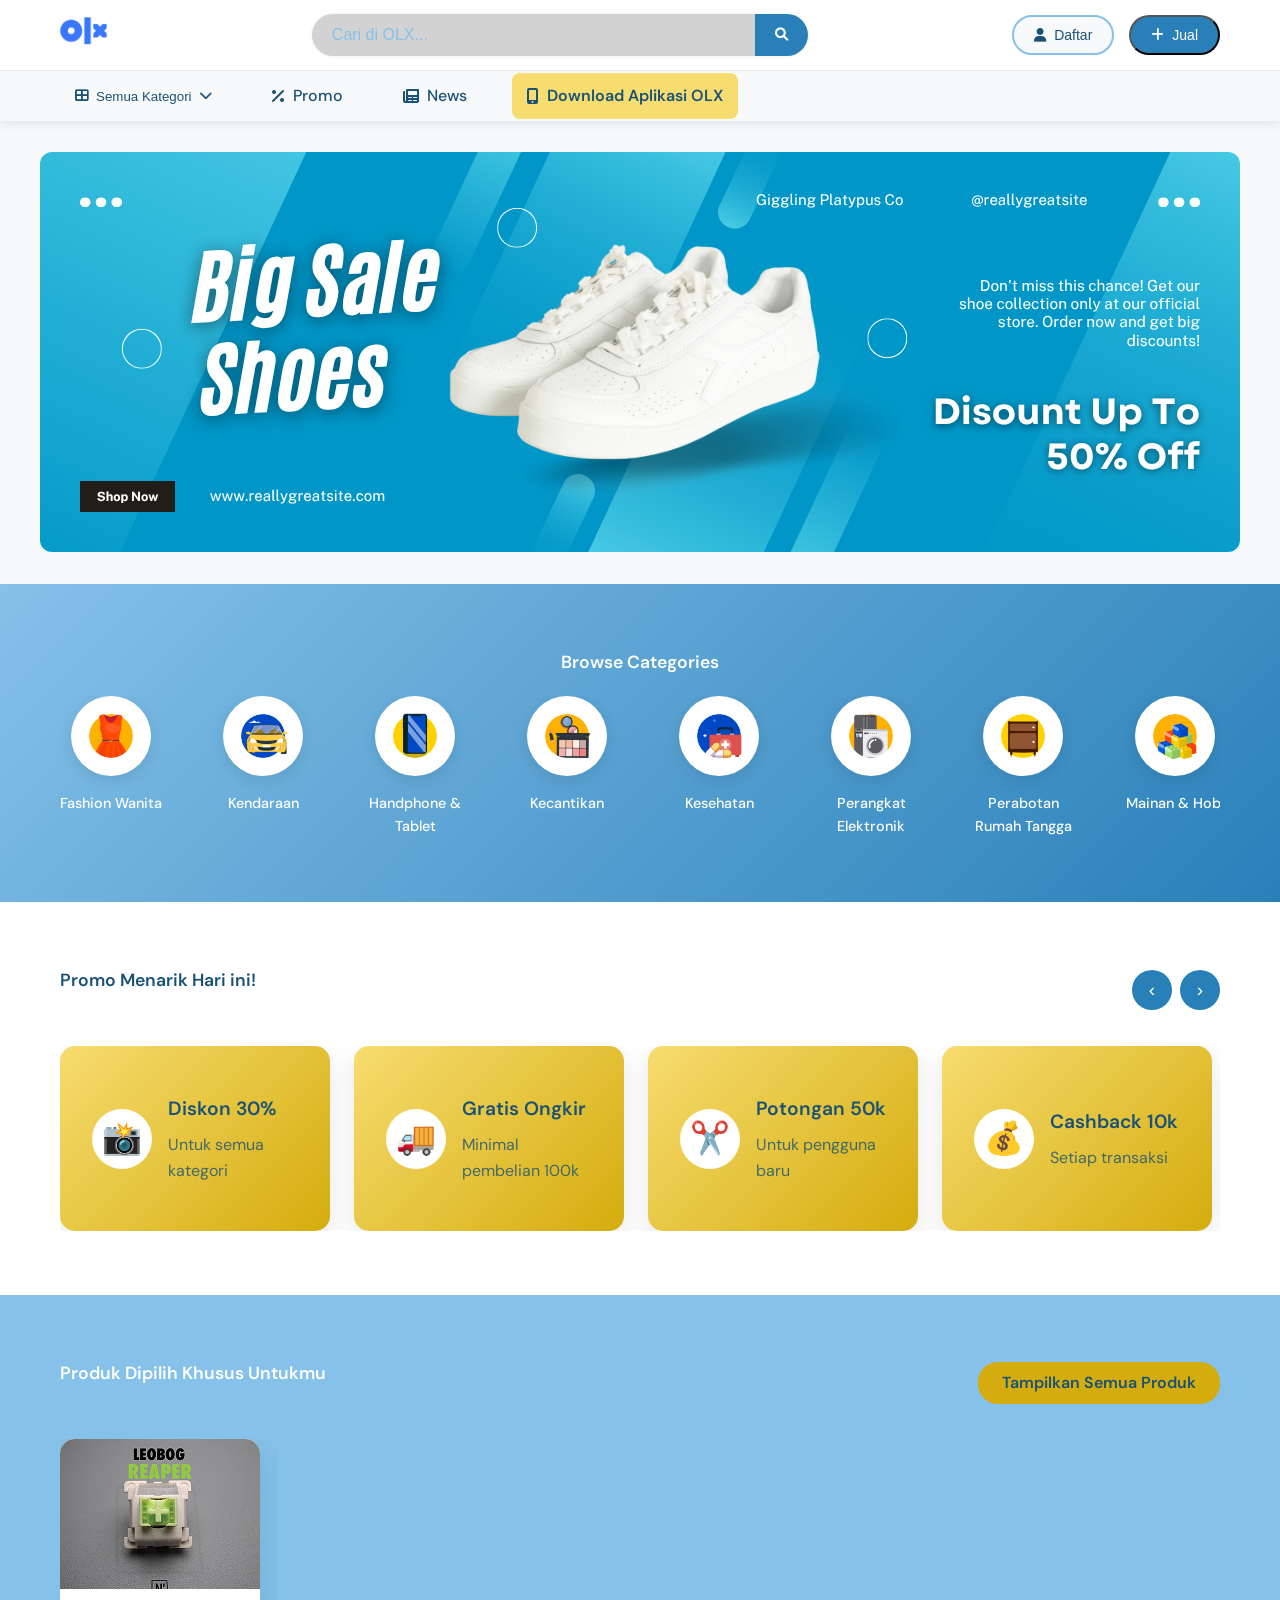
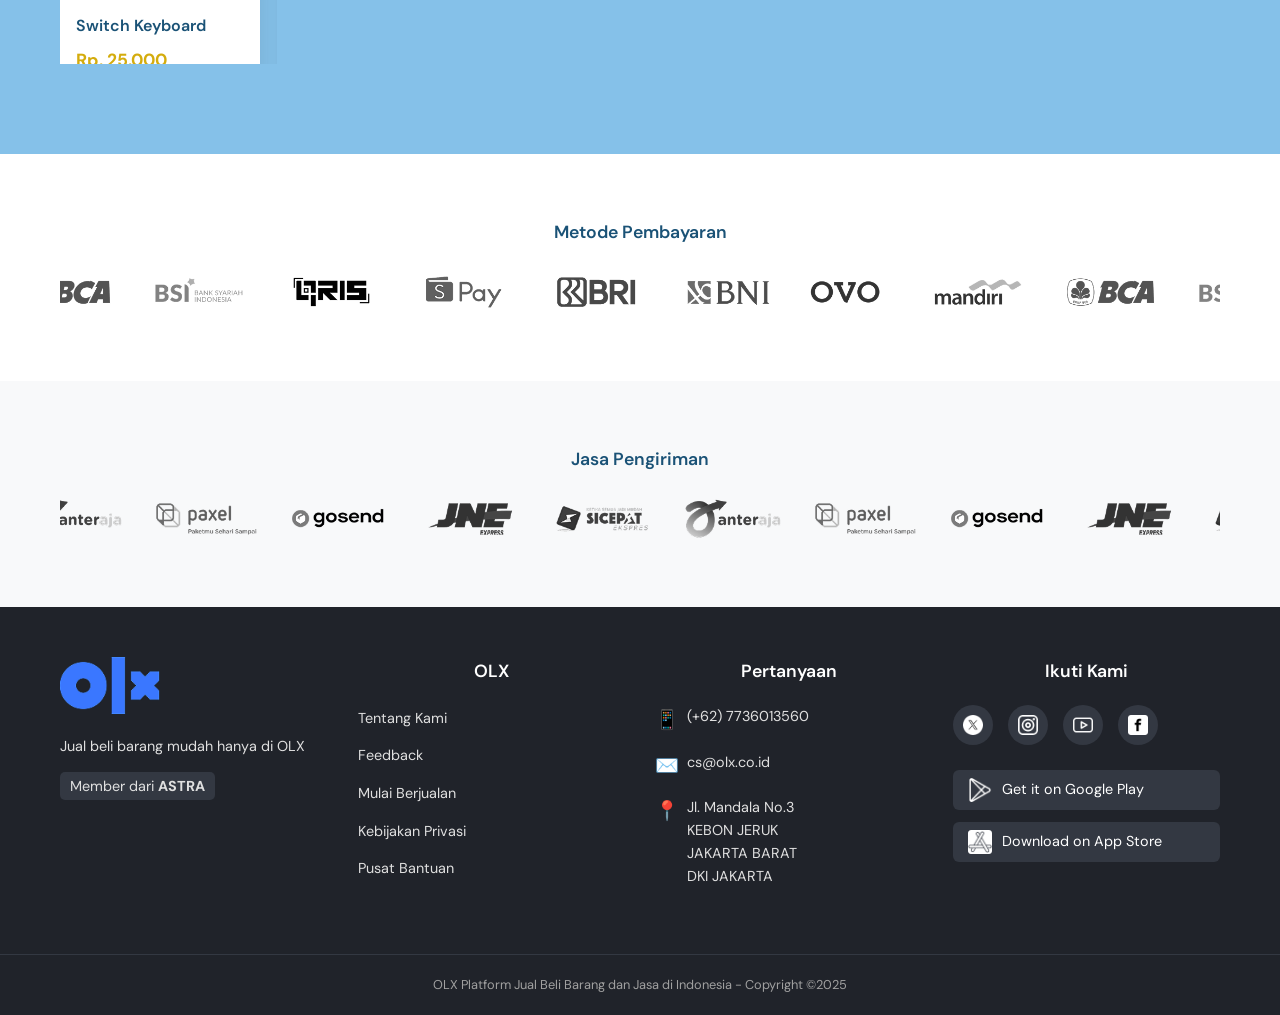
==== index.html @ c4937755 "Deploy from src" ====
<!DOCTYPE html>
<html lang="en">
<head>
    <meta charset="UTF-8">
    <meta name="viewport" content="width=device-width, initial-scale=1.0">
    <title>OLX Marketplace</title>
    <link rel="icon" href="../images/olx-logo.png" type="image/png">
    <link href="https://fonts.googleapis.com/css2?family=DM+Sans:wght@400;500;600;700&display=swap" rel="stylesheet">
    <link rel="stylesheet" href="https://cdnjs.cloudflare.com/ajax/libs/font-awesome/6.0.0/css/all.min.css">
    <link rel="stylesheet" href="navbar.css">
    <link rel="stylesheet" href="index.css">
    <link rel="stylesheet" href="footer.css">
</head>
<body>

    <div id="navbar-placeholder"></div>
    <main class="main-content">
        <section class="hero-section">
            <div class="hero-carousel">
                <div class="hero-slide active"><img src="../images/banner1.png" alt="Promotional Banner 1"></div>
                <div class="hero-slide"><img src="../images/banner2.png" alt="Promotional Banner 2"></div>
                <div class="hero-slide"><img src="../images/banner3.png" alt="Promotional Banner 3"></div>
            </div>
        </section>

        <section class="categories-section">
            <div class="container">
                <h2 class="section-title categories-section__title">Browse Categories</h2>
                <div class="categories-carousel">
                    <div class="categories-grid">
                        <div class="category-item"><div class="category-icon"><img src="../images/fashion.png" alt="Fashion"></div><span class="category-name">Fashion Wanita</span></div>
                        <div class="category-item"><div class="category-icon"><img src="../images/vehicles.png" alt="Vehicles"></div><span class="category-name">Kendaraan</span></div>
                        <div class="category-item"><div class="category-icon"><img src="../images/electronics.png" alt="Electronics"></div><span class="category-name">Handphone & Tablet</span></div>
                        <div class="category-item"><div class="category-icon"><img src="../images/beauty.png" alt="Beauty"></div><span class="category-name">Kecantikan</span></div>
                        <div class="category-item"><div class="category-icon"><img src="../images/health.png" alt="Health"></div><span class="category-name">Kesehatan</span></div>
                        <div class="category-item"><div class="category-icon"><img src="../images/electronics2.png" alt="Electronics"></div><span class="category-name">Perangkat Elektronik</span></div>
                        <div class="category-item"><div class="category-icon"><img src="../images/home.png" alt="Home"></div><span class="category-name">Perabotan Rumah Tangga</span></div>
                        <div class="category-item"><div class="category-icon"><img src="../images/hobbies.png" alt="Hobbies"></div><span class="category-name">Mainan & Hobi</span></div>
                        <div class="category-item"><div class="category-icon"><img src="../images/property.png" alt="Property"></div><span class="category-name">Properti</span></div>
                    </div>
                </div>
            </div>
        </section>

        <section class="promo-section">
            <div class="container">
                <div class="section-header">
                    <h2 class="section-title promo-section__title" color = "blue">Promo Menarik Hari ini!</h2>
                    <div class="carousel-controls">
                        <button class="carousel-btn prev-btn" aria-label="Previous Promo">‹</button>
                        <button class="carousel-btn next-btn" aria-label="Next Promo">›</button>
                    </div>
                </div>
                <div class="promo-carousel">
                    <div class="promo-track">
                        <div class="promo-card"><div class="promo-icon">📸</div><div class="promo-content"><h3>Diskon 30%</h3><p>Untuk semua kategori</p></div></div>
                        <div class="promo-card"><div class="promo-icon">🚚</div><div class="promo-content"><h3>Gratis Ongkir</h3><p>Minimal pembelian 100k</p></div></div>
                        <div class="promo-card"><div class="promo-icon">✂️</div><div class="promo-content"><h3>Potongan 50k</h3><p>Untuk pengguna baru</p></div></div>
                        <div class="promo-card"><div class="promo-icon">💰</div><div class="promo-content"><h3>Cashback 10k</h3><p>Setiap transaksi</p></div></div>
                        <div class="promo-card"><div class="promo-icon">🎁</div><div class="promo-content"><h3>Bonus Poin</h3><p>Setiap checkout</p></div></div>
                        <div class="promo-card"><div class="promo-icon">⚡️</div><div class="promo-content"><h3>Flash Sale</h3><p>Diskon hingga 70%</p></div></div>
                        <div class="promo-card"><div class="promo-icon">🎉</div><div class="promo-content"><h3>Giveaway Spesial</h3><p>Menangkan hadiah menarik</p></div></div>
                    </div>
                </div>
            </div>
        </section>

        <section class="products-section">
            <div class="container">
                <div class="section-header">
                    <h2 class="section-title products-section__title">Produk Dipilih Khusus Untukmu</h2>
                    <a href="#" class="view-all-btn">Tampilkan Semua Produk</a>
                </div>
                <div class="products-carousel" id="productsCarousel"> 
                    <div class="products-track">
                        <div class="product-card"><img src="../images/product6.png" alt="Product 1"><div class="product-info"><h4>Switch Keyboard</h4><p class="price">Rp. 25.000</p></div></div>
                        <div class="product-card"><img src="../images/product2.png" alt="Product 2"><div class="product-info"><h4>Sepatu ONMAG</h4><p class="price">Rp. 199.000</p></div></div>
                        <div class="product-card"><img src="../images/product3.png" alt="Product 3"><div class="product-info"><h4>Batik Pria</h4><p class="price">Rp. 225.000</p></div></div>
                        <div class="product-card"><img src="../images/product4.png" alt="Product 4"><div class="product-info"><h4>Box Set</h4><p class="price">Rp. 125.000</p></div></div>
                        <div class="product-card"><img src="../images/product5.png" alt="Product 5"><div class="product-info"><h4>Sepatu Biru</h4><p class="price">Rp. 55.000</p></div></div>
                        <div class="product-card"><img src="../images/product1.png" alt="Product 6"><div class="product-info"><h4>Buku Set</h4><p class="price">Rp. 35.000</p></div></div>
                    </div>
                </div>
            </div>
        </section>

        <section class="payment-section">
            <div class="container">
                <h2 class="section-title payment-section__title">Metode Pembayaran</h2>
                <div class="payment-carousel"><div class="payment-track"><img src="../images/bca.png" alt="BCA"><img src="../images/bsi.png" alt="BSI"><img src="../images/qris.png" alt="QRIS"><img src="../images/spay.png" alt="ShopeePay"><img src="../images/bri.png" alt="BRI"><img src="../images/bni.png" alt="BNI"><img src="../images/ovo.png" alt="OVO"><img src="../images/mandiri.png" alt="Mandiri"></div></div>
            </div>
        </section>

        <section class="delivery-section">
            <div class="container">
                <h2 class="section-title delivery-section__title">Jasa Pengiriman</h2>
                <div class="delivery-carousel"><div class="delivery-track"><img src="../images/anteraja.png" alt="Anteraja"><img src="../images/paxel.png" alt="Paxel"><img src="../images/gosend.png" alt="GoSend"><img src="../images/jne.png" alt="JNE"><img src="../images/sicepat.png" alt="SiCepat"></div></div>
            </div>
        </section>
    </main>

    <div id="footer-placeholder"></div>

    <script src="navbar.js"></script>
    <script src="footer.js"></script>
    <script src="index.js"></script>
</body>
</html>
---- navbar.css ----
/* Reset and Base Styles */
* {
    margin: 0;
    padding: 0;
    box-sizing: border-box;
}
a {
  text-decoration: none;
  color: inherit; /* Optional: keeps the link text same color as the list item */
}

body {
    font-family: 'DM Sans', sans-serif;
    line-height: 1.6;
    color: #333;
    padding-top: 120px;
}

/* Color Variables */
:root {
    --primary-dark: #1A5276;
    --primary-blue: #2980B9;
    --primary-light: #85C1E9;
    --accent-yellow: #F7DC6F;
    --accent-gold: #D4AC0D;
    --white: #ffffff;
    --gray-light: #f8f9fa;
    --gray-medium: #6c757d;
    --shadow: 0 2px 10px rgba(0, 0, 0, 0.1);
    --shadow-hover: 0 4px 20px rgba(0, 0, 0, 0.15);
}

/* Navbar Main Container */
.navbar {
    background: var(--white);
    box-shadow: var(--shadow);
    position: fixed;
    top: 0;
    left: 0;
    right: 0;
    z-index: 1000;
    transition: all 0.3s ease;
}

.navbar-container {
    max-width: 1200px;
    margin: 0 auto;
    padding: 0 20px;
    display: flex;
    align-items: center;
    justify-content: space-between;
    height: 70px;
}

/* Logo */
.navbar-logo .logo-img {
    height: 40px;
    transition: transform 0.3s ease;
}
.navbar-logo .logo-img:hover {
    transform: scale(1.05);
}

/* Search Section */
.navbar-search {
    flex: 1;
    max-width: 500px;
    margin: 0 30px;
}

.search-container {
    position: relative;
    display: flex;
    align-items: center; /* This vertically centers the items */
    background: var(--gray-light);
    border-radius: 25px;
    overflow: hidden;
    transition: all 0.3s ease;
    border: 2px solid transparent;
}

/* Restored for better user experience on focus */
.search-container:focus-within {
    border-color: var(--primary-blue);
    box-shadow: 0 0 0 3px rgba(41, 128, 185, 0.1);
}

.search-input {
    flex: 1;
    /* FIX: Changed padding from 11px to 12px */
    padding: 12px 20px;
    border: none;
    background: #d2d2d2; /* User's custom background color */
    font-size: 16px;
    outline: none;
    color:var(--primary-blue); /* Adjusted text color for better contrast on dark input */
}
/* Added placeholder styling for readability */
.search-input::placeholder {
    color: var(--primary-light);
    opacity: 1;
}

.search-btn {
    /* FIX: Changed padding from 13px to 12px */
    padding: 14.5px 20px;
    background: var(--primary-blue);
    border: none;
    color: var(--white);
    cursor: pointer;
    transition: background 0.3s ease;
    display: flex; /* Ensures icon inside is centered */
    align-items: center;
    justify-content: center;
}

.search-btn:hover {
    background: var(--primary-dark);
}

/* Auth Buttons */
.navbar-auth {
    display: flex;
    gap: 15px;
}
.btn {
    padding: 10px 20px;
    border-radius: 25px;
    font-weight: 500;
    font-size: 14px;
    cursor: pointer;
    transition: all 0.3s ease;
    display: flex;
    align-items: center;
    gap: 8px;
    text-decoration: none;
}
.btn-register {
    background: var(--gray-light);
    color: var(--primary-dark);
    border: 2px solid var(--primary-light);
}
.btn-register:hover {
    background: var(--primary-light);
    color: var(--white);
    transform: translateY(-2px);
    box-shadow: var(--shadow-hover);
}
.btn-sell {
    background: var(--primary-blue);
    color: var(--white);
}
.btn-sell:hover {
    background: var(--primary-dark);
    transform: translateY(-2px);
    box-shadow: var(--shadow-hover);
}

/* Secondary Navigation */
.navbar-secondary {
    background: var(--gray-light);
    border-top: 1px solid #e9ecef;
}
.navbar-secondary .navbar-container {
    height: 50px;
}
.secondary-nav {
    display: flex;
    align-items: center;
    gap: 30px;
    height: 100%;
}

/* Dropdown Base */
.dropdown {
    position: relative;
}
.dropdown-toggle {
    background: none;
    border: none;
    padding: 10px 15px;
    cursor: pointer;
    display: flex;
    align-items: center;
    gap: 8px;
    font-weight: 500;
    color: var(--primary-dark);
    border-radius: 8px;
    transition: all 0.3s ease;
}
.dropdown-toggle:hover, .dropdown.active .dropdown-toggle {
    background: var(--primary-light);
    color: var(--white);
}
.dropdown-toggle .fa-chevron-down {
    transition: transform 0.3s ease;
}
.dropdown.active .dropdown-toggle .fa-chevron-down {
    transform: rotate(180deg);
}

/* Mega Menu Dropdown */
.dropdown-menu {
    position: absolute;
    top: calc(100% + 10px);
    left: 0;
    background: var(--white);
    border-radius: 12px;
    box-shadow: var(--shadow-hover);
    opacity: 0;
    visibility: hidden;
    transform: translateY(-10px);
    transition: opacity 0.3s ease, visibility 0.3s ease, transform 0.3s ease;
    z-index: 1000;
    width: 850px; /* Adjust width as needed */
    padding: 0;
    overflow: hidden;
}

.dropdown.active .dropdown-menu {
    opacity: 1;
    visibility: visible;
    transform: translateY(0);
}

.mega-menu-container {
    display: flex;
    min-height: 400px; /* Adjust height as needed */
}

.main-categories {
    width: 250px;
    background: var(--gray-light);
    padding: 10px 0;
    border-right: 1px solid #e9ecef;
}

.main-category-item {
    display: flex;
    align-items: center;
    padding: 15px 20px;
    cursor: pointer;
    gap: 12px;
    font-weight: 500;
    color: var(--primary-dark);
    transition: all 0.3s ease;
    border-left: 3px solid transparent;
}

.main-category-item:hover, .main-category-item.active {
    background: var(--white);
    color: var(--primary-blue);
    border-left-color: var(--primary-blue);
}

.main-category-item .fa-chevron-right {
    margin-left: auto;
    transition: opacity 0.3s ease;
    opacity: 0;
}

.main-category-item:hover .fa-chevron-right, .main-category-item.active .fa-chevron-right {
    opacity: 1;
}

.subcategories-panel {
    flex: 1;
    padding: 25px 30px;
}

.subcategory-content {
    display: none; /* Hidden by default */
    animation: fadeInUp 0.4s ease;
}

.subcategory-content.active {
    display: block; /* Shown by JS */
}

.subcategory-group {
    margin-bottom: 20px;
}
.subcategory-group:last-child {
    margin-bottom: 0;
}
.subcategory-group h4 {
    color: var(--primary-dark);
    font-size: 16px;
    font-weight: 600;
    margin-bottom: 12px;
    padding-bottom: 8px;
    border-bottom: 1px solid #eee;
}
.subcategory-group ul {
    list-style: none;
    padding-left: 0;
}
.subcategory-group li {
    padding: 8px 0;
    color: var(--gray-medium);
    font-size: 14px;
    cursor: pointer;
    transition: all 0.3s ease;
}
.subcategory-group li:hover {
    color: var(--primary-blue);
    padding-left: 10px;
}

/* Other Nav Items */
.nav-item {
    display: flex;
    align-items: center;
    gap: 8px;
    padding: 10px 15px;
    cursor: pointer;
    border-radius: 8px;
    transition: all 0.3s ease;
    font-weight: 500;
    color: var(--primary-dark);
    text-decoration: none;
}
.nav-item:hover {
    background: var(--primary-light);
    color: var(--white);
    transform: translateY(-2px);
}
.download-app {
    background: var(--accent-yellow);
    color: var(--primary-dark);
    font-weight: 600;
}
.download-app:hover {
    background: var(--accent-gold);
    color: var(--white);
}

/* Mobile Menu & Responsive */
.mobile-menu-toggle {
    display: none;
    flex-direction: column;
    cursor: pointer;
    padding: 5px;
    background: transparent;
    border: none;
}
.mobile-menu-toggle span {
    width: 25px;
    height: 3px;
    background: var(--primary-dark);
    margin: 3px 0;
    transition: all 0.3s ease;
    border-radius: 2px;
}
.mobile-menu {
    display: none; /* Handled by JS */
}

/* Responsive Breakpoints */
@media (max-width: 992px) {
    .navbar-search {
        display: none; /* Hide search for simplicity, can be moved to mobile menu */
    }
    .dropdown-menu {
        width: 700px;
    }
    .main-categories {
        width: 200px;
    }
}

@media (max-width: 768px) {
    body {
        padding-top: 70px; /* Adjust for fixed navbar height */
    }
    .navbar-auth, .navbar-secondary {
        display: none;
    }
    .navbar-container {
        height: 70px;
    }
    .mobile-menu-toggle {
        display: flex;
    }
    
    .mobile-menu {
        position: fixed;
        top: 70px;
        left: 0;
        right: 0;
        bottom: 0;
        background: var(--white);
        transform: translateX(-100%);
        transition: transform 0.3s ease-in-out;
        z-index: 999;
        overflow-y: auto;
        display: block; /* Make it visible for transform */
    }
    .mobile-menu.active {
        transform: translateX(0);
    }
    .mobile-menu-content {
        padding: 20px;
    }
    .mobile-search {
        margin-bottom: 20px;
    }
    .mobile-nav-items {
        border-top: 1px solid #eee;
        padding-top: 10px;
    }
    .mobile-nav-item {
        display: flex;
        align-items: center;
        gap: 15px;
        padding: 15px;
        text-decoration: none;
        color: var(--primary-dark);
        border-radius: 8px;
        font-weight: 500;
        justify-content: space-between;
    }
     .mobile-nav-item .fa-chevron-down {
        transition: transform 0.3s ease;
    }
    .mobile-nav-item.active .fa-chevron-down {
        transform: rotate(180deg);
    }
    .mobile-submenu {
        padding-left: 20px;
        max-height: 0;
        overflow: hidden;
        transition: max-height 0.4s ease, padding 0.4s ease;
    }
    .mobile-submenu.active {
       max-height: 1000px; /* Large value to allow content to expand */
       padding: 10px 0 10px 20px;
    }
     .mobile-submenu .main-category-item {
        padding: 12px 15px;
    }
    .mobile-auth {
        display: flex;
        flex-direction: column;
        gap: 10px;
        border-top: 1px solid #eee;
        padding-top: 20px;
        margin-top: 20px;
    }
    .mobile-auth .btn {
        justify-content: center;
    }
}

/* Animations */
@keyframes fadeInUp {
    from {
        opacity: 0;
        transform: translateY(10px);
    }
    to {
        opacity: 1;
        transform: translateY(0);
    }
}
---- index.css ----
/* landing_page.css */

:root {
    --primary-deep-blue: #1A5276;
    --primary-medium-blue: #2980B9;
    --primary-light-blue: #85C1E9;
    --accent-gold: #D4AC0D;
    --accent-yellow: #F7DC6F;
    --neutral-light-grey: #f8f9fa;
    --neutral-white: #ffffff;
    --section-padding: 4rem 0;
}

/* --- Base Styles --- */
* { margin: 0; padding: 0; box-sizing: border-box; }
body { font-family: 'DM Sans', sans-serif; line-height: 1.6; color: var(--primary-deep-blue); background-color: var(--neutral-light-grey); }
.container { max-width: 1200px; margin: 0 auto; padding: 0 20px; }

.section-title {
    font-size: 2rem;
    font-weight: 700;
    margin-bottom: 2.5rem;
    text-align: center;
}

/* ====================================================================
    ✨ FINAL FIX: Forcing title colors with !important. 
    This overrides any other conflicting stylesheets.
====================================================================
*/
.promo-section__title,
.payment-section__title,
.delivery-section__title {
    color: var(--primary-deep-blue) !important; /* FORCE DARK BLUE */
}

.categories-section__title,
.products-section__title {
    color: var(--neutral-white) !important; /* FORCE WHITE */
}

/* Additional alignment for specific titles */
.products-section__title,
.promo-section__title {
    text-align: left;
    margin-bottom: 0;
}


/* --- Section Spacing --- */
.hero-section, .categories-section, .promo-section, 
.products-section, .payment-section, .delivery-section {
    padding: var(--section-padding);
}
.hero-section { padding-top: 2rem; padding-bottom: 2rem; }

/* --- Hero Carousel Section --- */
.hero-carousel { position: relative; width: 100%; max-width: 1200px; margin: 0 auto; aspect-ratio: 1200 / 400; border-radius: 12px; overflow: hidden; }
.hero-slide { position: absolute; top: 0; left: 0; width: 100%; height: 100%; opacity: 0; transition: opacity 1s ease-in-out; }
.hero-slide.active { opacity: 1; }
.hero-slide img { width: 100%; height: 100%; object-fit: cover; }

/* --- Categories Section --- */
.categories-section { background: linear-gradient(135deg, var(--primary-light-blue) 0%, var(--primary-medium-blue) 100%); }
.categories-carousel { overflow: hidden; }
.categories-grid { display: flex; gap: 2rem; padding: 0 20px; }
.category-item { display: flex; flex-direction: column; align-items: center; text-align: center; transition: transform 0.3s ease; min-width: 120px; }
.category-item:hover { transform: translateY(-5px); }
.category-icon { width: 80px; height: 80px; background: var(--neutral-white); border-radius: 50%; display: flex; align-items: center; justify-content: center; margin-bottom: 1rem; box-shadow: 0 4px 15px rgba(0, 0, 0, 0.1); }
.category-icon img { width: 50px; height: 50px; object-fit: contain; }
.category-name { color: var(--neutral-white); font-weight: 500; font-size: 0.9rem; }

/* --- Promo Section --- */
.promo-section { background: var(--neutral-white); }
.section-header { display: flex; justify-content: space-between; align-items: center; margin-bottom: 2rem; }
.carousel-controls { display: flex; gap: 0.5rem; }
.carousel-btn { width: 40px; height: 40px; border: none; background: var(--primary-medium-blue); color: var(--neutral-white); border-radius: 50%; cursor: pointer; font-size: 1.2rem; transition: background 0.3s ease; }
.carousel-btn:hover { background: var(--primary-deep-blue); }
.promo-carousel { overflow: hidden; }
.promo-track { display: flex; gap: 1.5rem; transition: transform 0.5s ease; }
.promo-card { min-width: 270px; background: linear-gradient(135deg, var(--accent-yellow) 0%, var(--accent-gold) 100%); padding: 2rem; border-radius: 15px; display: flex; align-items: center; gap: 1rem; box-shadow: 0 8px 25px rgba(0, 0, 0, 0.1); }
.promo-icon { font-size: 2rem; width: 60px; height: 60px; background: var(--neutral-white); border-radius: 50%; display: flex; align-items: center; justify-content: center; flex-shrink: 0; }
.promo-content h3 { color: var(--primary-deep-blue); font-size: 1.2rem; font-weight: 600; margin-bottom: 0.5rem; }
.promo-content p { color: var(--primary-deep-blue); opacity: 0.8; }

/* --- Products Section --- */
.products-section { background: var(--primary-light-blue); }
.products-section .section-header { margin-bottom: 2rem; }
.view-all-btn { background-color: var(--accent-gold); color: var(--primary-deep-blue); padding: 0.5rem 1.5rem; border-radius: 20px; text-decoration: none; font-weight: 600; transition: all 0.3s ease; white-space: nowrap; }
.view-all-btn:hover { background-color: var(--primary-deep-blue); color: var(--neutral-white); }
.products-carousel { overflow: hidden; cursor: grab; user-select: none; }
.products-carousel:active { cursor: grabbing; }
.products-track { display: flex; gap: 1.5rem; will-change: transform; }
.product-card { min-width: 200px; background: var(--neutral-white); border-radius: 15px; overflow: hidden; box-shadow: 0 8px 25px rgba(0, 0, 0, 0.1); transition: transform 0.3s ease; }
.product-card:hover { transform: translateY(-5px); }
.product-card img { width: 100%; height: 150px; object-fit: cover; }
.product-info { padding: 1rem; }
.product-info h4 { color: var(--primary-deep-blue); font-size: 1rem; font-weight: 600; margin-bottom: 0.5rem; }
.price { color: var(--accent-gold); font-weight: 700; font-size: 1.1rem; }

/* --- Payment & Delivery Sections --- */
.payment-section { background: var(--neutral-white); }
.delivery-section { background: var(--neutral-light-grey); }
.payment-carousel, .delivery-carousel { overflow: hidden; }
.payment-track, .delivery-track { display: flex; gap: 2rem; align-items: center; }
.payment-track img, .delivery-track img { height: 50px; width: auto; object-fit: contain; filter: grayscale(100%); transition: filter 0.3s ease; }
.payment-track img:hover, .delivery-track img:hover { filter: grayscale(0%); }

/* --- Clickable Items Cursor --- */
.hero-slide, .category-item, .product-card, .view-all-btn { cursor: pointer; }

/* --- Responsive Styles --- */
@media (max-width: 768px) {
    .container { padding: 0 15px; }
    .section-title { font-size: 1.5rem; }
    .section-header { flex-direction: column; gap: 1rem; align-items: center; }
    .products-section .section-header, .products-section__title { text-align: center; }
}
@media (max-width: 480px) {
    .main-content { padding-top: 100px; }
    .section-title { font-size: 1.3rem; margin-bottom: 1.5rem; }
    .promo-card { flex-direction: column; text-align: center; }
    .product-card { min-width: 160px; }
    .product-card img { height: 120px; }
}
---- footer.css ----
/* footer.css */
@import url('https://fonts.googleapis.com/css2?family=Poppins:wght@300;400;500;600;700&display=swap');

/* --- Footer Base Styles --- */
.olx-footer {
    background-color: #20232A;
    color: #E0E0E0;
    padding: 50px 0 0;
    opacity: 0;
    transform: translateY(40px);
    transition: opacity 0.8s ease-out, transform 0.8s ease-out;
}

.olx-footer.visible {
    opacity: 1;
    transform: translateY(0);
}

.footer-container {
    max-width: 1200px;
    margin: 0 auto;
    padding: 0 20px;
    display: flex;
    flex-wrap: wrap;
    justify-content: space-between;
    gap: 30px;
}

/* --- Footer Sections (Columns) --- */
.footer-section {
    flex: 1;
    min-width: 220px;
    margin-bottom: 30px;
}

.section-title {
    font-size: 1.1rem;
    font-weight: 600;
    color: #FFFFFF;
    margin-bottom: 20px;
}

/* --- First Column: Logo Section --- */
.logo-section .footer-logo { max-width: 100px; margin-bottom: 15px; }
.logo-description { font-size: 0.9rem; line-height: 1.5; margin-bottom: 15px; }
.member-info .member-text { font-size: 0.9rem; background-color: #333842; padding: 5px 10px; border-radius: 5px; }

/* --- Second Column: OLX Links --- */
.footer-links { list-style: none; padding: 0; margin: 0; }
.footer-links li { margin-bottom: 12px; }
.footer-link { color: #E0E0E0; text-decoration: none; font-size: 0.9rem; transition: color 0.3s ease, padding-left 0.3s ease; }
.footer-link:hover { color: #FFFFFF; padding-left: 5px; text-decoration: underline; }

/* --- Third Column: Contact Info --- */
.contact-info .contact-item { display: flex; align-items: flex-start; margin-bottom: 15px; font-size: 0.9rem; }
.contact-icon { font-size: 1.2rem; margin-right: 12px; color: #FFFFFF; width: 20px; text-align: center; }
.contact-text { line-height: 1.6; }

/* ✨ FIX: New style to make the location link look correct */
.contact-link {
    text-decoration: none;
    color: inherit;
    display: block;
}
.contact-link:hover .contact-text {
    color: #FFFFFF;
}


/* --- Fourth Column: Social & App Downloads --- */
.social-media { display: flex; gap: 15px; margin-bottom: 25px; }
.social-link .social-icon {
    width: 40px; height: 40px;
    display: flex; align-items: center; justify-content: center;
    border-radius: 50%;
    background-color: #333842;
    transition: transform 0.3s ease, background-color 0.3s ease;
}
/* ✨ FIX: Style for the new images inside icons */
.social-icon img {
    width: 20px; /* Adjust size as needed */
    height: 20px;
    object-fit: contain;
}

.social-link:hover .social-icon { transform: scale(1.1) translateY(-3px); background-color: #2980B9; }

.app-downloads { display: flex; flex-direction: column; gap: 12px; }
.app-button {
    display: flex; align-items: center; padding: 8px 15px;
    background-color: #333842; border-radius: 6px;
    text-decoration: none; color: #FFFFFF;
    transition: background-color 0.3s ease, transform 0.3s ease;
}
.app-button:hover { background-color: #000000; transform: scale(1.03); }
.app-button .app-icon { width: 24px; height: 24px; margin-right: 10px; }
/* ✨ FIX: Style for the new images inside icons */
.app-icon img {
    width: 100%;
    height: 100%;
    object-fit: contain;
}
.app-button .app-text { font-size: 0.9rem; }

/* --- Footer Bottom (Copyright) --- */
.footer-bottom { text-align: center; padding: 20px; margin-top: 20px; border-top: 1px solid #333842; }
.copyright { margin: 0; font-size: 0.8rem; color: #A0A0A0; }

/* --- Responsive Design --- */
@media (max-width: 768px) {
    .footer-container { flex-direction: column; padding: 0 30px; }
    .footer-section { min-width: 100%; margin-bottom: 40px; }
    .olx-footer { padding-top: 40px; }
}
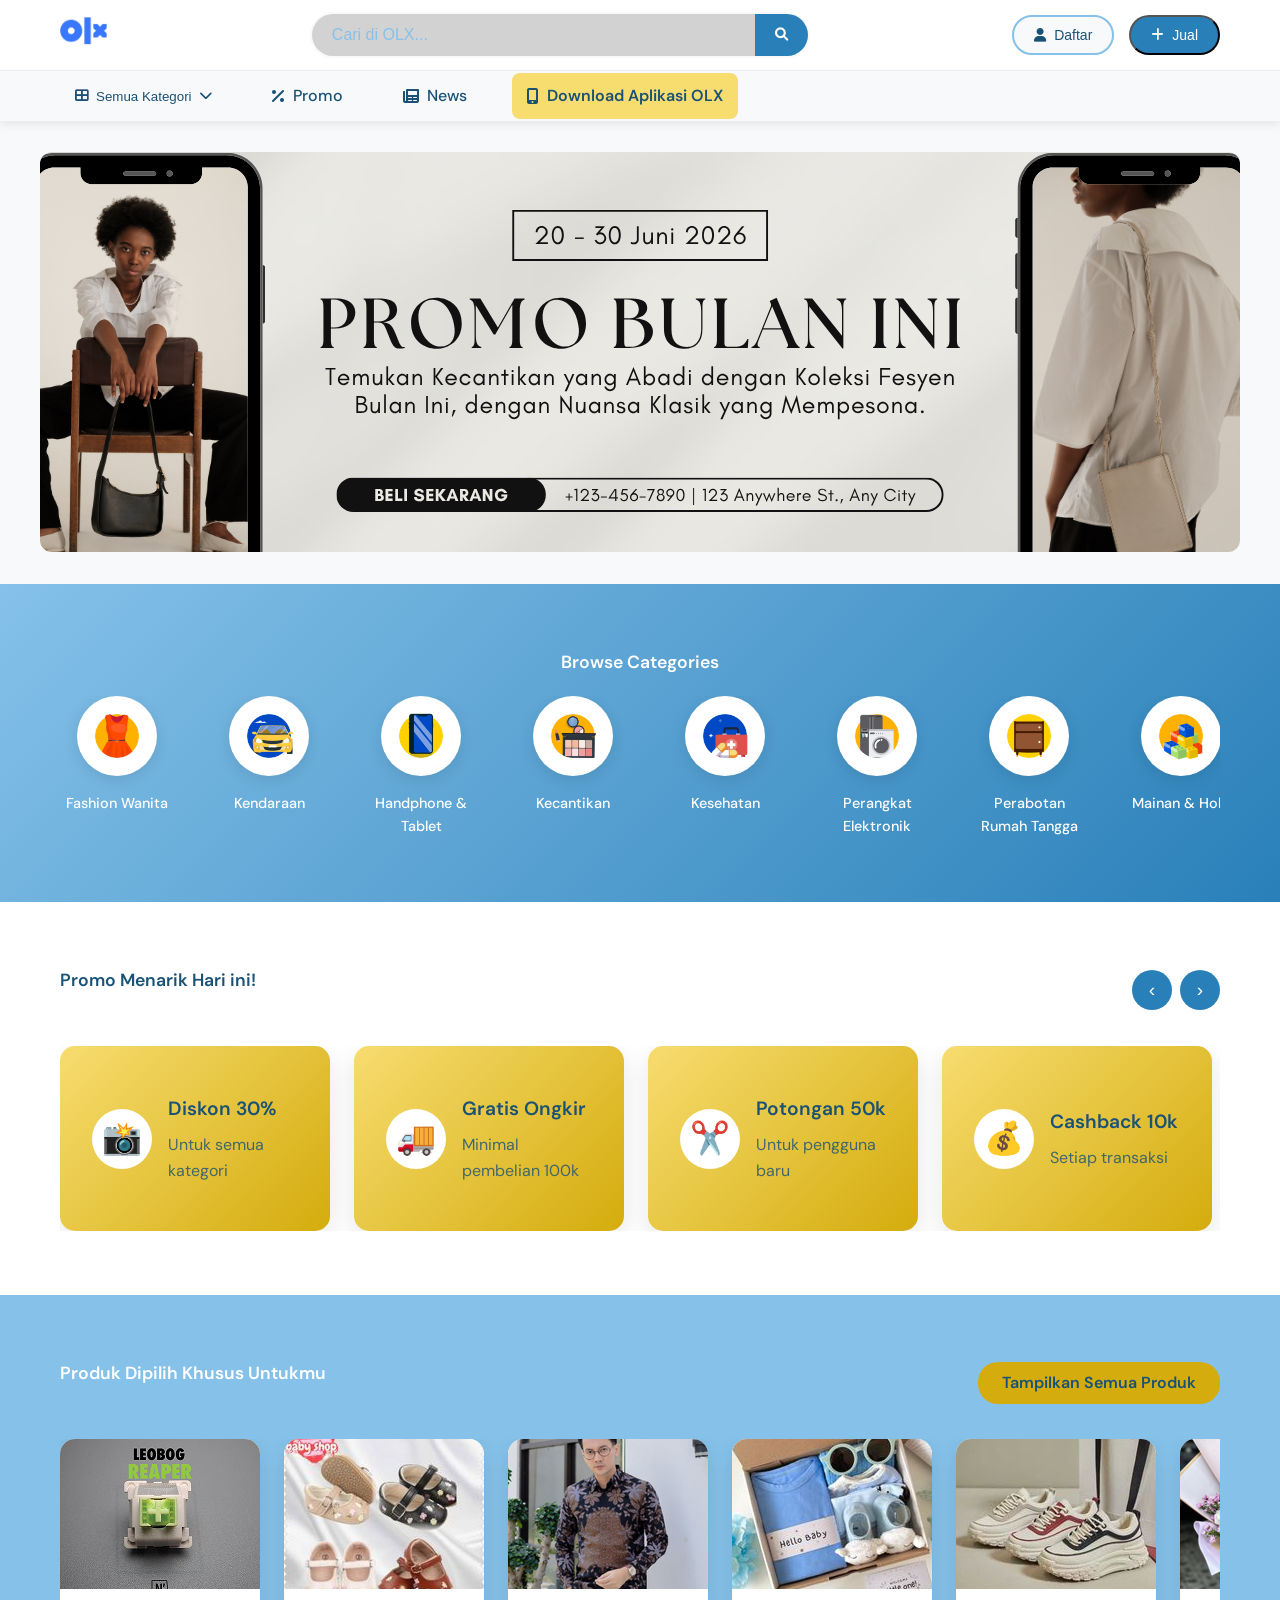
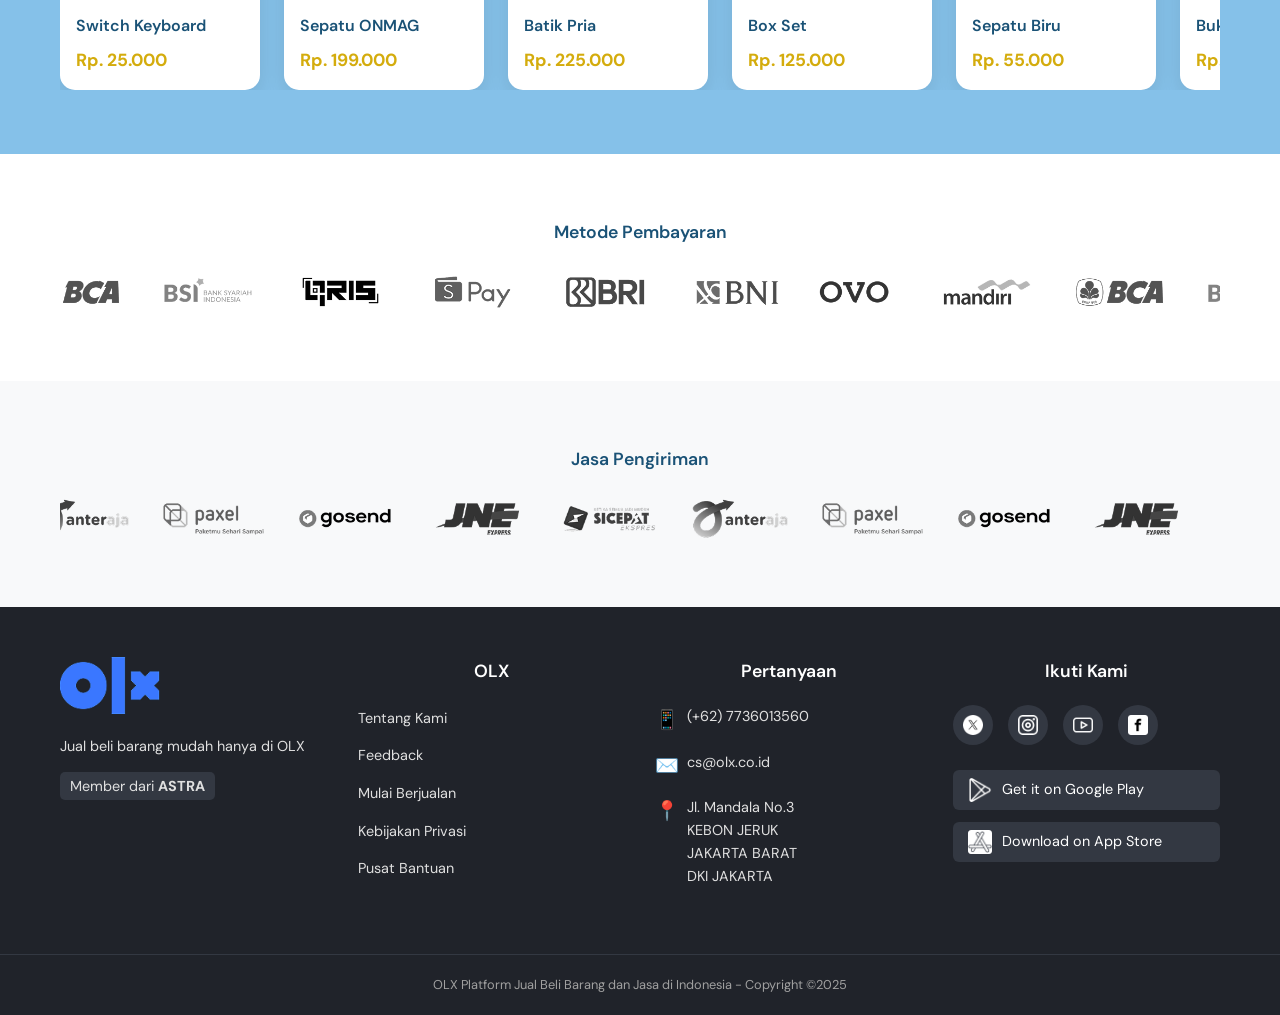
==== commit f9ea12eb: "Fix images directory and move src files to root" ====
--- a/index.html
+++ b/index.html
@@ -4,7 +4,7 @@
     <meta charset="UTF-8">
     <meta name="viewport" content="width=device-width, initial-scale=1.0">
     <title>OLX Marketplace</title>
-    <link rel="icon" href="../images/olx-logo.png" type="image/png">
+    <link rel="icon" href="images/olx-logo.png" type="image/png">
     <link href="https://fonts.googleapis.com/css2?family=DM+Sans:wght@400;500;600;700&display=swap" rel="stylesheet">
     <link rel="stylesheet" href="https://cdnjs.cloudflare.com/ajax/libs/font-awesome/6.0.0/css/all.min.css">
     <link rel="stylesheet" href="navbar.css">
@@ -17,9 +17,9 @@
     <main class="main-content">
         <section class="hero-section">
             <div class="hero-carousel">
-                <div class="hero-slide active"><img src="../images/banner1.png" alt="Promotional Banner 1"></div>
-                <div class="hero-slide"><img src="../images/banner2.png" alt="Promotional Banner 2"></div>
-                <div class="hero-slide"><img src="../images/banner3.png" alt="Promotional Banner 3"></div>
+                <div class="hero-slide active"><img src="images/banner1.png" alt="Promotional Banner 1"></div>
+                <div class="hero-slide"><img src="images/banner2.png" alt="Promotional Banner 2"></div>
+                <div class="hero-slide"><img src="images/banner3.png" alt="Promotional Banner 3"></div>
             </div>
         </section>
 
@@ -28,15 +28,15 @@
                 <h2 class="section-title categories-section__title">Browse Categories</h2>
                 <div class="categories-carousel">
                     <div class="categories-grid">
-                        <div class="category-item"><div class="category-icon"><img src="../images/fashion.png" alt="Fashion"></div><span class="category-name">Fashion Wanita</span></div>
-                        <div class="category-item"><div class="category-icon"><img src="../images/vehicles.png" alt="Vehicles"></div><span class="category-name">Kendaraan</span></div>
-                        <div class="category-item"><div class="category-icon"><img src="../images/electronics.png" alt="Electronics"></div><span class="category-name">Handphone & Tablet</span></div>
-                        <div class="category-item"><div class="category-icon"><img src="../images/beauty.png" alt="Beauty"></div><span class="category-name">Kecantikan</span></div>
-                        <div class="category-item"><div class="category-icon"><img src="../images/health.png" alt="Health"></div><span class="category-name">Kesehatan</span></div>
-                        <div class="category-item"><div class="category-icon"><img src="../images/electronics2.png" alt="Electronics"></div><span class="category-name">Perangkat Elektronik</span></div>
-                        <div class="category-item"><div class="category-icon"><img src="../images/home.png" alt="Home"></div><span class="category-name">Perabotan Rumah Tangga</span></div>
-                        <div class="category-item"><div class="category-icon"><img src="../images/hobbies.png" alt="Hobbies"></div><span class="category-name">Mainan & Hobi</span></div>
-                        <div class="category-item"><div class="category-icon"><img src="../images/property.png" alt="Property"></div><span class="category-name">Properti</span></div>
+                        <div class="category-item"><div class="category-icon"><img src="images/fashion.png" alt="Fashion"></div><span class="category-name">Fashion Wanita</span></div>
+                        <div class="category-item"><div class="category-icon"><img src="images/vehicles.png" alt="Vehicles"></div><span class="category-name">Kendaraan</span></div>
+                        <div class="category-item"><div class="category-icon"><img src="images/electronics.png" alt="Electronics"></div><span class="category-name">Handphone & Tablet</span></div>
+                        <div class="category-item"><div class="category-icon"><img src="images/beauty.png" alt="Beauty"></div><span class="category-name">Kecantikan</span></div>
+                        <div class="category-item"><div class="category-icon"><img src="images/health.png" alt="Health"></div><span class="category-name">Kesehatan</span></div>
+                        <div class="category-item"><div class="category-icon"><img src="images/electronics2.png" alt="Electronics"></div><span class="category-name">Perangkat Elektronik</span></div>
+                        <div class="category-item"><div class="category-icon"><img src="images/home.png" alt="Home"></div><span class="category-name">Perabotan Rumah Tangga</span></div>
+                        <div class="category-item"><div class="category-icon"><img src="images/hobbies.png" alt="Hobbies"></div><span class="category-name">Mainan & Hobi</span></div>
+                        <div class="category-item"><div class="category-icon"><img src="images/property.png" alt="Property"></div><span class="category-name">Properti</span></div>
                     </div>
                 </div>
             </div>
@@ -73,12 +73,12 @@
                 </div>
                 <div class="products-carousel" id="productsCarousel"> 
                     <div class="products-track">
-                        <div class="product-card"><img src="../images/product6.png" alt="Product 1"><div class="product-info"><h4>Switch Keyboard</h4><p class="price">Rp. 25.000</p></div></div>
-                        <div class="product-card"><img src="../images/product2.png" alt="Product 2"><div class="product-info"><h4>Sepatu ONMAG</h4><p class="price">Rp. 199.000</p></div></div>
-                        <div class="product-card"><img src="../images/product3.png" alt="Product 3"><div class="product-info"><h4>Batik Pria</h4><p class="price">Rp. 225.000</p></div></div>
-                        <div class="product-card"><img src="../images/product4.png" alt="Product 4"><div class="product-info"><h4>Box Set</h4><p class="price">Rp. 125.000</p></div></div>
-                        <div class="product-card"><img src="../images/product5.png" alt="Product 5"><div class="product-info"><h4>Sepatu Biru</h4><p class="price">Rp. 55.000</p></div></div>
-                        <div class="product-card"><img src="../images/product1.png" alt="Product 6"><div class="product-info"><h4>Buku Set</h4><p class="price">Rp. 35.000</p></div></div>
+                        <div class="product-card"><img src="images/product6.png" alt="Product 1"><div class="product-info"><h4>Switch Keyboard</h4><p class="price">Rp. 25.000</p></div></div>
+                        <div class="product-card"><img src="images/product2.png" alt="Product 2"><div class="product-info"><h4>Sepatu ONMAG</h4><p class="price">Rp. 199.000</p></div></div>
+                        <div class="product-card"><img src="images/product3.png" alt="Product 3"><div class="product-info"><h4>Batik Pria</h4><p class="price">Rp. 225.000</p></div></div>
+                        <div class="product-card"><img src="images/product4.png" alt="Product 4"><div class="product-info"><h4>Box Set</h4><p class="price">Rp. 125.000</p></div></div>
+                        <div class="product-card"><img src="images/product5.png" alt="Product 5"><div class="product-info"><h4>Sepatu Biru</h4><p class="price">Rp. 55.000</p></div></div>
+                        <div class="product-card"><img src="images/product1.png" alt="Product 6"><div class="product-info"><h4>Buku Set</h4><p class="price">Rp. 35.000</p></div></div>
                     </div>
                 </div>
             </div>
@@ -87,14 +87,14 @@
         <section class="payment-section">
             <div class="container">
                 <h2 class="section-title payment-section__title">Metode Pembayaran</h2>
-                <div class="payment-carousel"><div class="payment-track"><img src="../images/bca.png" alt="BCA"><img src="../images/bsi.png" alt="BSI"><img src="../images/qris.png" alt="QRIS"><img src="../images/spay.png" alt="ShopeePay"><img src="../images/bri.png" alt="BRI"><img src="../images/bni.png" alt="BNI"><img src="../images/ovo.png" alt="OVO"><img src="../images/mandiri.png" alt="Mandiri"></div></div>
+                <div class="payment-carousel"><div class="payment-track"><img src="images/bca.png" alt="BCA"><img src="images/bsi.png" alt="BSI"><img src="images/qris.png" alt="QRIS"><img src="images/spay.png" alt="ShopeePay"><img src="images/bri.png" alt="BRI"><img src="images/bni.png" alt="BNI"><img src="images/ovo.png" alt="OVO"><img src="images/mandiri.png" alt="Mandiri"></div></div>
             </div>
         </section>
 
         <section class="delivery-section">
             <div class="container">
                 <h2 class="section-title delivery-section__title">Jasa Pengiriman</h2>
-                <div class="delivery-carousel"><div class="delivery-track"><img src="../images/anteraja.png" alt="Anteraja"><img src="../images/paxel.png" alt="Paxel"><img src="../images/gosend.png" alt="GoSend"><img src="../images/jne.png" alt="JNE"><img src="../images/sicepat.png" alt="SiCepat"></div></div>
+                <div class="delivery-carousel"><div class="delivery-track"><img src="images/anteraja.png" alt="Anteraja"><img src="images/paxel.png" alt="Paxel"><img src="images/gosend.png" alt="GoSend"><img src="images/jne.png" alt="JNE"><img src="images/sicepat.png" alt="SiCepat"></div></div>
             </div>
         </section>
     </main>
